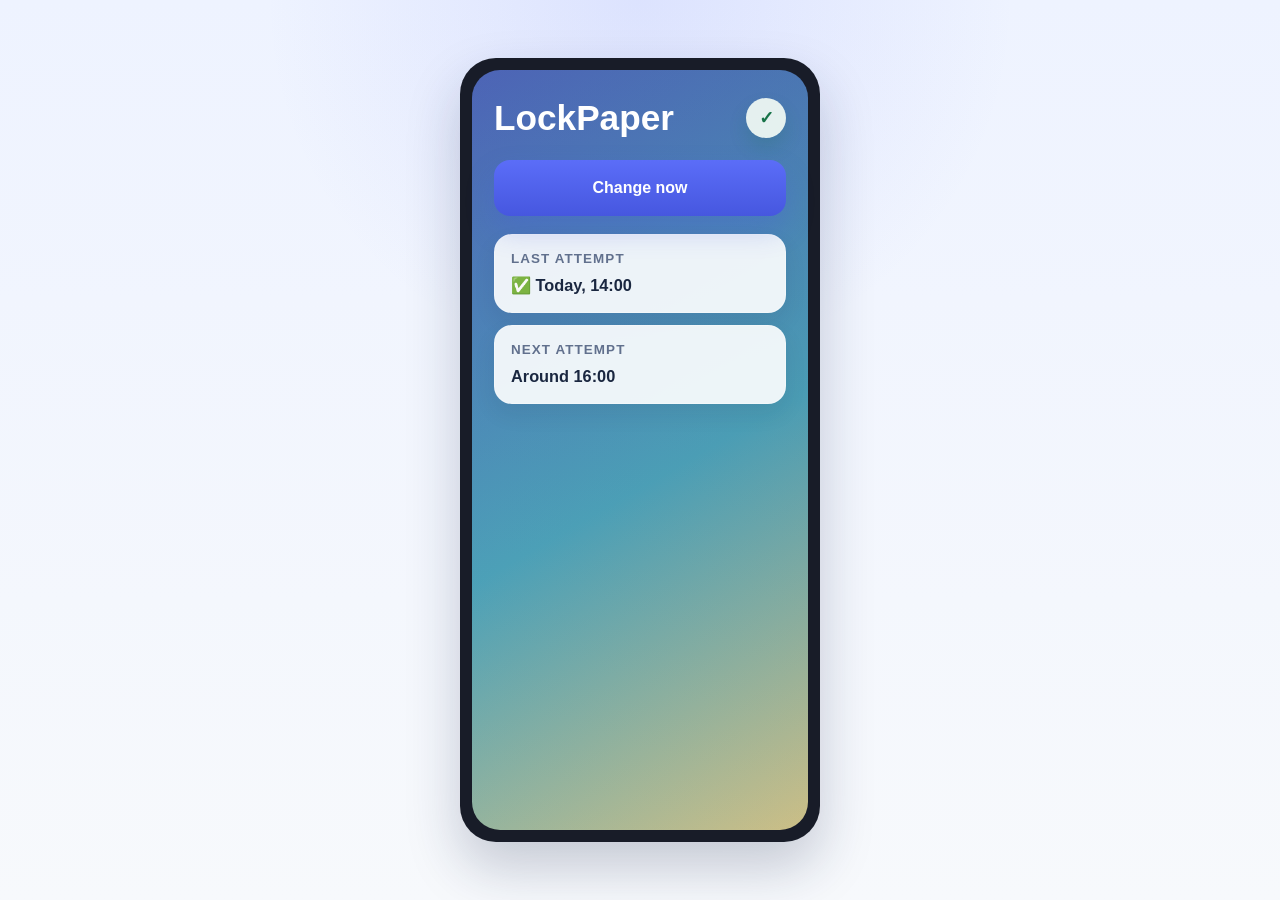
==== docs/ui-mockups/LockPaperConnected/index.html @ 22625097 "Refactor UI Styles and Remove Unused Services - Updated Colors.xaml to introduce new color definitio" ====
<!DOCTYPE html>
<html lang="en">
<head>
  <meta charset="UTF-8">
  <meta name="viewport" content="width=device-width, initial-scale=1.0">
  <title>LockPaper Connected Mockup</title>
  <link rel="stylesheet" href="styles.css">
</head>
<body>
  <main class="canvas">
    <section class="device-frame" aria-label="LockPaper connected screen mockup">
      <div class="screen">
        <header class="screen-header">
          <div class="heading-row">
            <h1>LockPaper</h1>
            <button class="logout-trigger" type="button" aria-label="Open log out confirmation dialog">✓</button>
          </div>
        </header>

        <button class="primary-action" type="button">Change now</button>

        <section class="status-card">
          <p class="label">Last attempt</p>
          <p class="value">✅ Today, 14:00</p>
        </section>

        <section class="status-card">
          <p class="label">Next attempt</p>
          <p class="value">Around 16:00</p>
        </section>
      </div>
    </section>
  </main>

  <dialog class="confirm-dialog" aria-labelledby="logout-dialog-title">
    <form method="dialog" class="dialog-card">
      <h2 id="logout-dialog-title">Log out?</h2>
      <p>This will disconnect LockPaper from OneDrive on this device.</p>
      <div class="dialog-actions">
        <button class="secondary-action" type="submit" value="cancel">Cancel</button>
        <button class="danger-action" type="submit" value="confirm">Log out</button>
      </div>
    </form>
  </dialog>

  <script src="script.js"></script>
</body>
</html>
---- docs/ui-mockups/LockPaperConnected/styles.css ----
:root {
  --frame: #181c28;
  --text: #ffffff;
  --primary: #5b6df8;
  --primary-strong: #4657df;
  --success-bg: rgba(242, 251, 245, 0.92);
  --success-text: #177348;
  --card-bg: rgba(255, 255, 255, 0.9);
  --card-line: rgba(255, 255, 255, 0.28);
  --card-text: #1a2740;
  --card-muted: #61708d;
  --dialog-bg: rgba(255, 255, 255, 0.98);
  --dialog-line: #d8e1f2;
  --danger: #d64545;
  --shadow: 0 26px 54px rgba(23, 36, 72, 0.22);
  --font: "Segoe UI", Arial, sans-serif;
}

* {
  box-sizing: border-box;
}

body {
  margin: 0;
  min-height: 100vh;
  display: grid;
  place-items: center;
  padding: 32px 16px;
  font-family: var(--font);
  background:
    radial-gradient(circle at top, rgba(91, 109, 248, 0.12), transparent 34%),
    linear-gradient(180deg, #eef3ff 0%, #f7f9fc 100%);
}

.canvas {
  display: grid;
  place-items: center;
}

.device-frame {
  width: 360px;
  padding: 12px;
  border-radius: 36px;
  background: var(--frame);
  box-shadow: var(--shadow);
}

.screen {
  min-height: 760px;
  padding: 28px 22px;
  border-radius: 28px;
  background:
    linear-gradient(180deg, rgba(25, 36, 76, 0.24), rgba(25, 36, 76, 0.12)),
    linear-gradient(150deg, #5d78d7 0%, #56b8cc 54%, #e5d48e 100%);
}

.screen-header {
  margin-bottom: 22px;
}

.heading-row {
  display: flex;
  align-items: center;
  justify-content: space-between;
  gap: 16px;
}

.label {
  margin: 0 0 10px;
  font-size: 0.84rem;
  font-weight: 700;
  letter-spacing: 0.08em;
  text-transform: uppercase;
}

.logout-trigger {
  display: inline-flex;
  align-items: center;
  justify-content: center;
  width: 40px;
  height: 40px;
  border: 0;
  border-radius: 999px;
  background: var(--success-bg);
  color: var(--success-text);
  font: inherit;
  font-size: 1.1rem;
  font-weight: 700;
  box-shadow: 0 10px 18px rgba(23, 115, 72, 0.18);
  cursor: pointer;
}

h1,
p {
  margin-top: 0;
}

h1 {
  margin-bottom: 0;
  color: var(--text);
  font-size: 2.2rem;
  line-height: 1.12;
}

.primary-action {
  width: 100%;
  min-height: 56px;
  margin-bottom: 18px;
  border: 0;
  border-radius: 16px;
  background: linear-gradient(180deg, var(--primary) 0%, var(--primary-strong) 100%);
  color: #ffffff;
  font: inherit;
  font-size: 1rem;
  font-weight: 700;
  box-shadow: 0 14px 28px rgba(70, 87, 223, 0.26);
}

.status-card {
  padding: 16px 16px 15px;
  border: 1px solid var(--card-line);
  border-radius: 18px;
  background: var(--card-bg);
  box-shadow: 0 10px 22px rgba(20, 30, 56, 0.08);
}

.status-card + .status-card {
  margin-top: 12px;
}

.label {
  margin-bottom: 8px;
  color: var(--card-muted);
}

.value {
  margin-bottom: 0;
  color: var(--card-text);
  font-size: 1.02rem;
  font-weight: 700;
  line-height: 1.4;
}

.confirm-dialog {
  width: min(320px, calc(100vw - 32px));
  padding: 0;
  border: 0;
  border-radius: 22px;
  background: transparent;
  box-shadow: 0 28px 48px rgba(18, 28, 48, 0.28);
}

.confirm-dialog::backdrop {
  background: rgba(16, 22, 38, 0.46);
}

.dialog-card {
  padding: 22px;
  border: 1px solid var(--dialog-line);
  border-radius: 22px;
  background: var(--dialog-bg);
}

.dialog-card h2,
.dialog-card p {
  margin-top: 0;
  color: var(--card-text);
}

.dialog-card h2 {
  margin-bottom: 10px;
  font-size: 1.3rem;
}

.dialog-card p {
  margin-bottom: 18px;
  line-height: 1.6;
}

.dialog-actions {
  display: flex;
  justify-content: flex-end;
  gap: 10px;
}

.secondary-action,
.danger-action {
  min-height: 42px;
  padding: 0 16px;
  border-radius: 12px;
  font: inherit;
  font-weight: 700;
  cursor: pointer;
}

.secondary-action {
  border: 1px solid var(--dialog-line);
  background: #ffffff;
  color: var(--card-text);
}

.danger-action {
  border: 0;
  background: var(--danger);
  color: #ffffff;
}
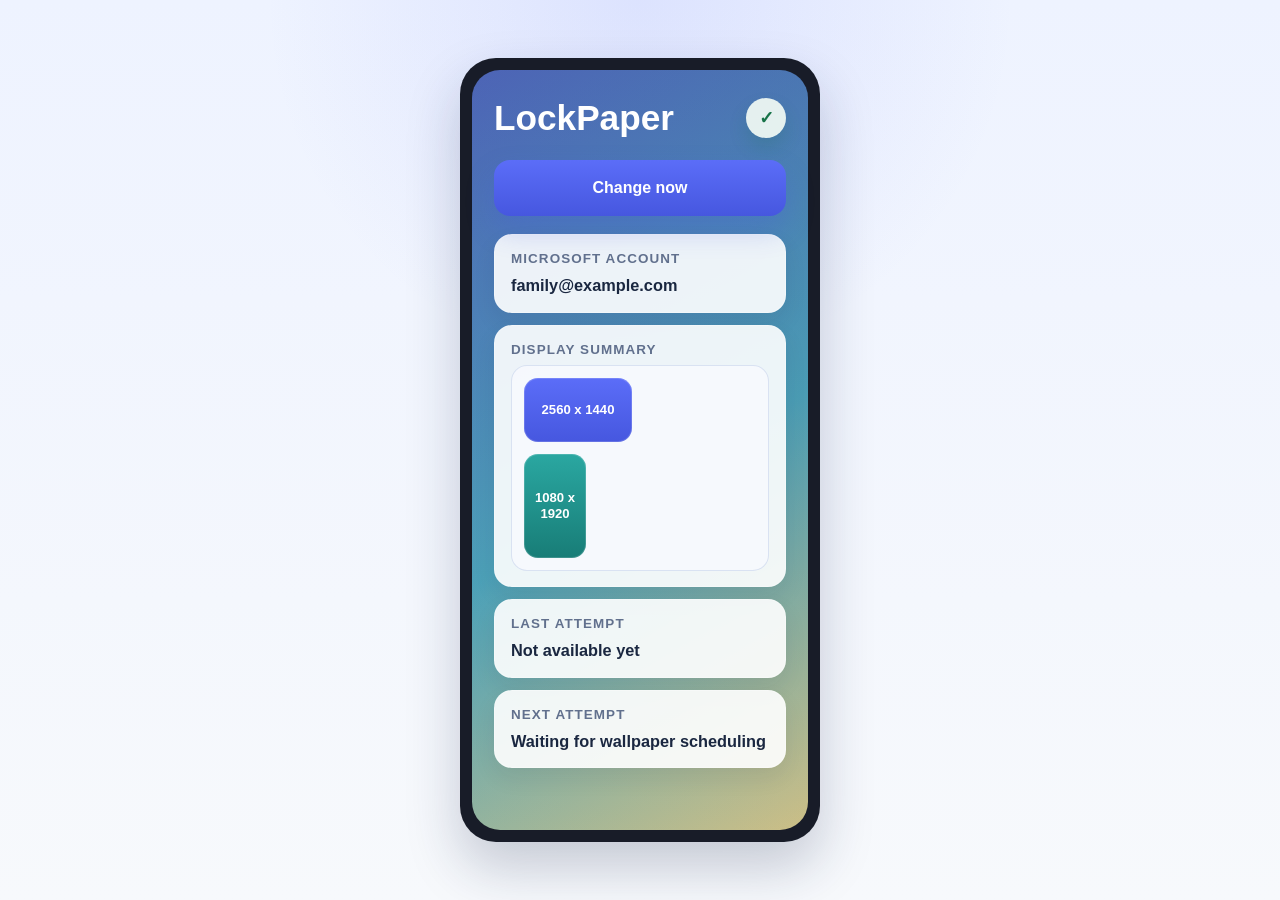
==== commit 891916cd: "feat: Enhance display management and logging in LockPaper application - Added styles for display sum" ====
--- a/docs/ui-mockups/LockPaperConnected/index.html
+++ b/docs/ui-mockups/LockPaperConnected/index.html
@@ -20,13 +20,33 @@
         <button class="primary-action" type="button">Change now</button>
 
         <section class="status-card">
+          <p class="label">Microsoft account</p>
+          <p class="value">family@example.com</p>
+        </section>
+
+        <section class="status-card">
+          <p class="label">Display summary</p>
+          <div class="display-summary-panel" aria-label="Connected device display summary">
+            <div class="display-previews">
+              <article class="display-preview">
+                <div class="display-rectangle display-rectangle--primary">2560 x 1440</div>
+              </article>
+
+              <article class="display-preview">
+                <div class="display-rectangle display-rectangle--secondary">1080 x 1920</div>
+              </article>
+            </div>
+          </div>
+        </section>
+
+        <section class="status-card">
           <p class="label">Last attempt</p>
-          <p class="value">✅ Today, 14:00</p>
+          <p class="value">Not available yet</p>
         </section>
 
         <section class="status-card">
           <p class="label">Next attempt</p>
-          <p class="value">Around 16:00</p>
+          <p class="value">Waiting for wallpaper scheduling</p>
         </section>
       </div>
     </section>
--- a/docs/ui-mockups/LockPaperConnected/styles.css
+++ b/docs/ui-mockups/LockPaperConnected/styles.css
@@ -141,6 +141,48 @@
   line-height: 1.4;
 }
 
+.display-summary-panel {
+  padding: 12px;
+  border: 1px solid rgba(216, 225, 242, 0.96);
+  border-radius: 16px;
+  background: rgba(247, 249, 253, 0.92);
+}
+
+.display-previews {
+  display: flex;
+  flex-wrap: wrap;
+  gap: 12px;
+}
+
+.display-preview {
+  width: 132px;
+}
+
+.display-rectangle {
+  display: grid;
+  place-items: center;
+  padding: 8px;
+  border-radius: 14px;
+  color: #ffffff;
+  font-size: 0.82rem;
+  font-weight: 700;
+  line-height: 1.2;
+  text-align: center;
+  box-shadow: inset 0 0 0 1px rgba(255, 255, 255, 0.16);
+}
+
+.display-rectangle--primary {
+  width: 108px;
+  height: 64px;
+  background: linear-gradient(180deg, #5b6df8 0%, #4657df 100%);
+}
+
+.display-rectangle--secondary {
+  width: 62px;
+  height: 104px;
+  background: linear-gradient(180deg, #2aa7a1 0%, #187d77 100%);
+}
+
 .confirm-dialog {
   width: min(320px, calc(100vw - 32px));
   padding: 0;
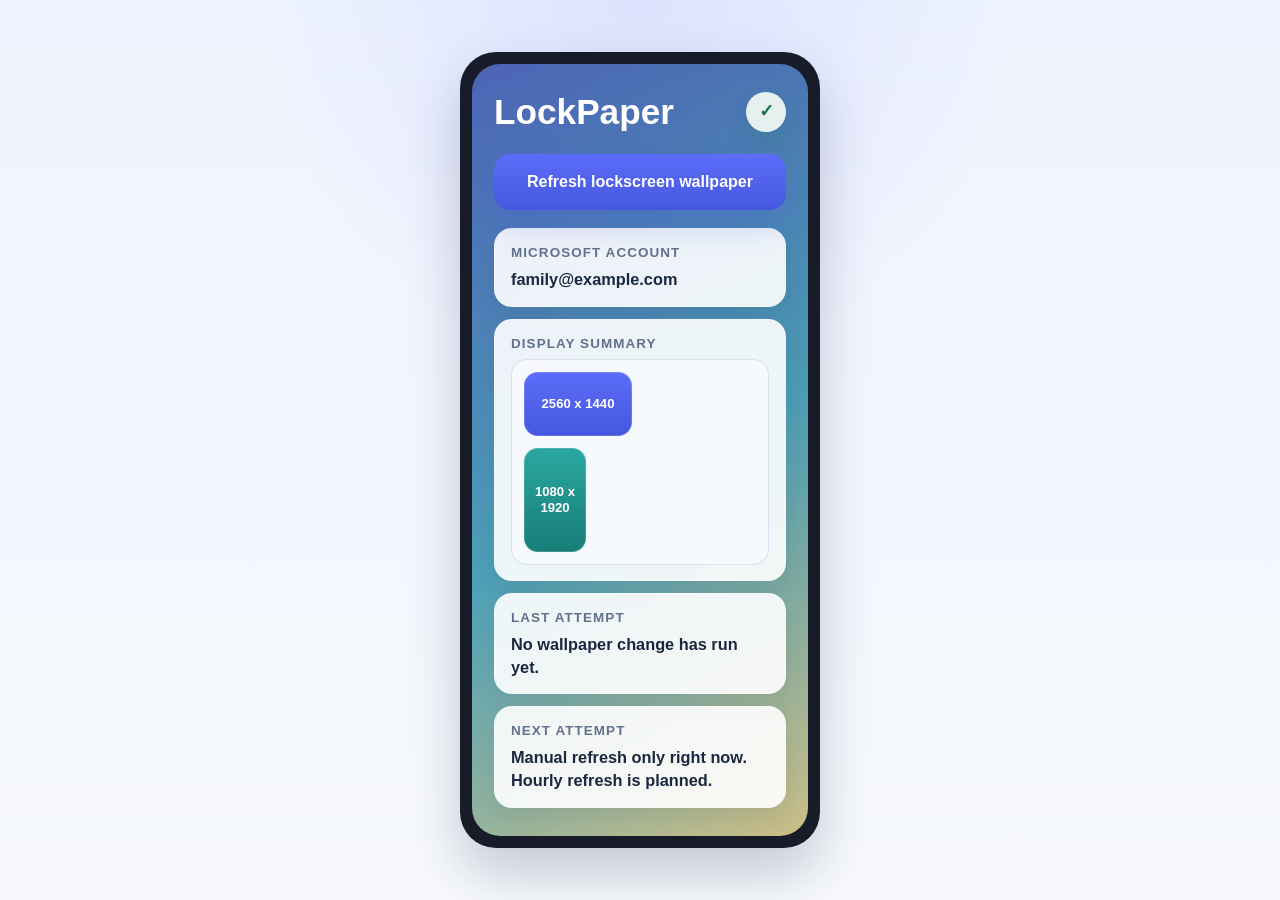
==== commit d4f672d1: "feat: Update UI and documentation for manual wallpaper refresh and hourly scheduling plans" ====
--- a/docs/ui-mockups/LockPaperConnected/index.html
+++ b/docs/ui-mockups/LockPaperConnected/index.html
@@ -17,7 +17,7 @@
           </div>
         </header>
 
-        <button class="primary-action" type="button">Change now</button>
+        <button class="primary-action" type="button">Refresh lockscreen wallpaper</button>
 
         <section class="status-card">
           <p class="label">Microsoft account</p>
@@ -41,12 +41,12 @@
 
         <section class="status-card">
           <p class="label">Last attempt</p>
-          <p class="value">Not available yet</p>
+          <p class="value">No wallpaper change has run yet.</p>
         </section>
 
         <section class="status-card">
           <p class="label">Next attempt</p>
-          <p class="value">Waiting for wallpaper scheduling</p>
+          <p class="value">Manual refresh only right now. Hourly refresh is planned.</p>
         </section>
       </div>
     </section>
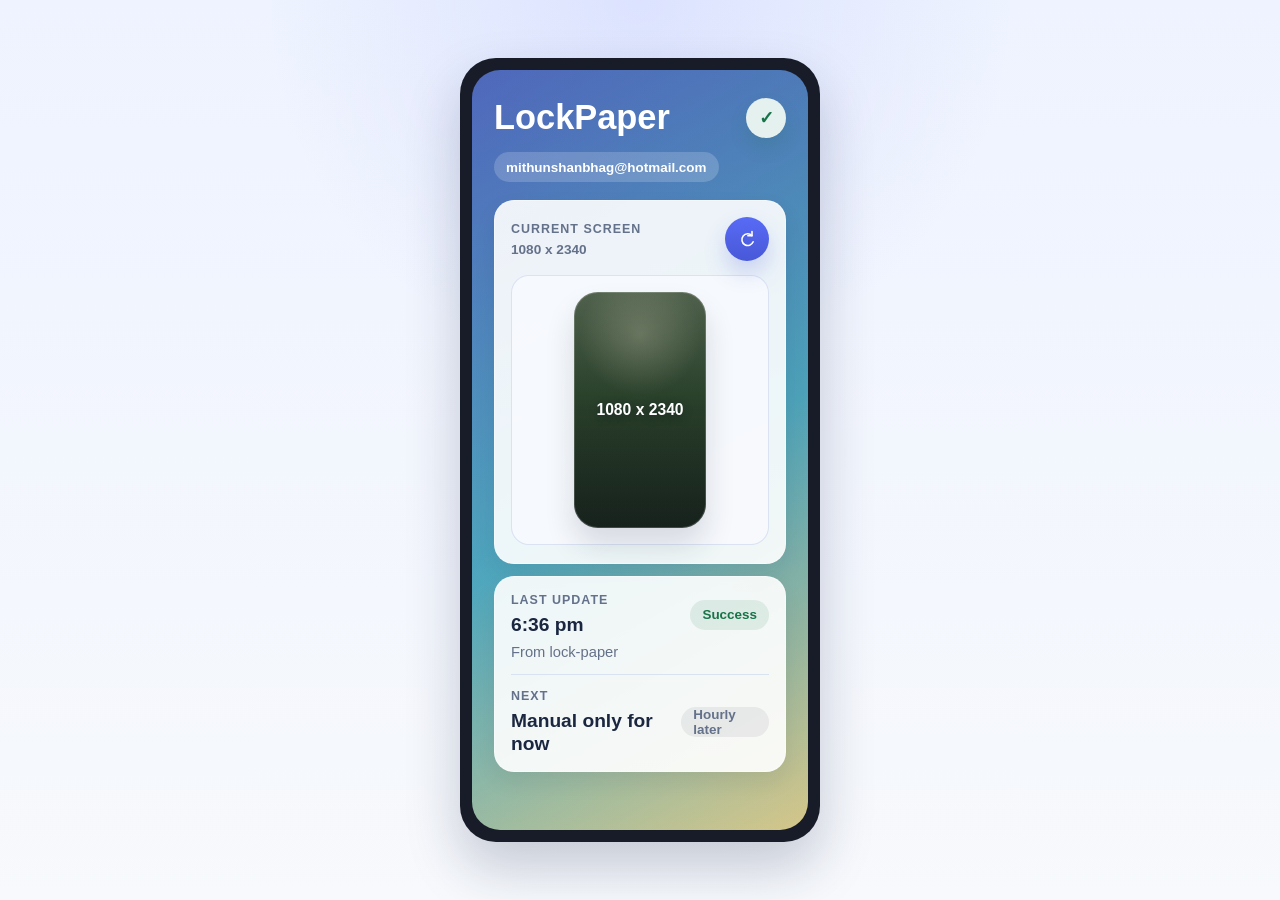
==== commit fdffb0b6: "Refactor UI and logic for LockPaperConnected - Updated HTML structure to enhance accessibility and i" ====
--- a/docs/ui-mockups/LockPaperConnected/index.html
+++ b/docs/ui-mockups/LockPaperConnected/index.html
@@ -15,38 +15,51 @@
             <h1>LockPaper</h1>
             <button class="logout-trigger" type="button" aria-label="Open log out confirmation dialog">✓</button>
           </div>
+
+          <div class="account-bar" aria-label="Connected Microsoft account summary">
+            <span class="account-chip" title="mithunshanbhag@hotmail.com">mithunshanbhag@hotmail.com</span>
+          </div>
         </header>
 
-        <button class="primary-action" type="button">Refresh lockscreen wallpaper</button>
+        <section class="surface surface--hero" aria-label="Current display summary">
+          <div class="surface-head">
+            <div>
+              <p class="eyebrow">Current screen</p>
+              <p class="surface-meta">1080 x 2340</p>
+            </div>
+            <button class="refresh-fab" type="button" aria-label="Refresh lock screen" title="Refresh lock screen">
+              <svg viewBox="0 0 24 24" aria-hidden="true" focusable="false">
+                <path d="M18 8a7 7 0 1 0 1.4 7.3" />
+                <path d="M18 3v5h-5" />
+              </svg>
+            </button>
+          </div>
 
-        <section class="status-card">
-          <p class="label">Microsoft account</p>
-          <p class="value">family@example.com</p>
-        </section>
-
-        <section class="status-card">
-          <p class="label">Display summary</p>
-          <div class="display-summary-panel" aria-label="Connected device display summary">
-            <div class="display-previews">
-              <article class="display-preview">
-                <div class="display-rectangle display-rectangle--primary">2560 x 1440</div>
-              </article>
-
-              <article class="display-preview">
-                <div class="display-rectangle display-rectangle--secondary">1080 x 1920</div>
-              </article>
-            </div>
+          <div class="display-stage">
+            <div class="display-rectangle display-rectangle--phone">1080 x 2340</div>
           </div>
         </section>
 
-        <section class="status-card">
-          <p class="label">Last attempt</p>
-          <p class="value">No wallpaper change has run yet.</p>
-        </section>
+        <section class="surface" aria-label="Refresh activity summary">
+          <div class="status-row">
+            <div>
+              <p class="eyebrow">Last update</p>
+              <p class="status-primary">6:36 pm</p>
+            </div>
+            <span class="status-pill status-pill--success">Success</span>
+          </div>
 
-        <section class="status-card">
-          <p class="label">Next attempt</p>
-          <p class="value">Manual refresh only right now. Hourly refresh is planned.</p>
+          <p class="status-secondary">From lock-paper</p>
+
+          <div class="divider" aria-hidden="true"></div>
+
+          <div class="status-row">
+            <div>
+              <p class="eyebrow">Next</p>
+              <p class="status-primary">Manual only for now</p>
+            </div>
+            <span class="status-note">Hourly later</span>
+          </div>
         </section>
       </div>
     </section>
--- a/docs/ui-mockups/LockPaperConnected/styles.css
+++ b/docs/ui-mockups/LockPaperConnected/styles.css
@@ -1,14 +1,16 @@
 :root {
   --frame: #181c28;
   --text: #ffffff;
-  --primary: #5b6df8;
-  --primary-strong: #4657df;
-  --success-bg: rgba(242, 251, 245, 0.92);
+  --primary: #586bf5;
+  --primary-strong: #4858d8;
+  --surface: rgba(255, 255, 255, 0.9);
+  --surface-border: rgba(255, 255, 255, 0.34);
+  --surface-strong: rgba(247, 249, 253, 0.95);
+  --text-strong: #1b2741;
+  --text-muted: #64718a;
+  --success-bg: rgba(241, 251, 245, 0.92);
   --success-text: #177348;
-  --card-bg: rgba(255, 255, 255, 0.9);
-  --card-line: rgba(255, 255, 255, 0.28);
-  --card-text: #1a2740;
-  --card-muted: #61708d;
+  --success-soft: rgba(23, 115, 72, 0.1);
   --dialog-bg: rgba(255, 255, 255, 0.98);
   --dialog-line: #d8e1f2;
   --danger: #d64545;
@@ -50,27 +52,33 @@
   padding: 28px 22px;
   border-radius: 28px;
   background:
-    linear-gradient(180deg, rgba(25, 36, 76, 0.24), rgba(25, 36, 76, 0.12)),
+    linear-gradient(180deg, rgba(25, 36, 76, 0.2), rgba(25, 36, 76, 0.08)),
     linear-gradient(150deg, #5d78d7 0%, #56b8cc 54%, #e5d48e 100%);
 }
 
 .screen-header {
-  margin-bottom: 22px;
-}
-
-.heading-row {
+  margin-bottom: 18px;
+}
+
+.heading-row,
+.surface-head,
+.status-row {
   display: flex;
   align-items: center;
   justify-content: space-between;
-  gap: 16px;
-}
-
-.label {
-  margin: 0 0 10px;
-  font-size: 0.84rem;
-  font-weight: 700;
-  letter-spacing: 0.08em;
-  text-transform: uppercase;
+  gap: 12px;
+}
+
+h1,
+p {
+  margin-top: 0;
+}
+
+h1 {
+  margin-bottom: 0;
+  color: var(--text);
+  font-size: 2.15rem;
+  line-height: 1.08;
 }
 
 .logout-trigger {
@@ -86,101 +94,158 @@
   font: inherit;
   font-size: 1.1rem;
   font-weight: 700;
-  box-shadow: 0 10px 18px rgba(23, 115, 72, 0.18);
+  box-shadow: 0 10px 18px rgba(23, 115, 72, 0.16);
   cursor: pointer;
 }
 
-h1,
-p {
-  margin-top: 0;
-}
-
-h1 {
-  margin-bottom: 0;
+.account-bar {
+  display: flex;
+  flex-wrap: wrap;
+  gap: 8px;
+  margin-top: 14px;
+}
+
+.account-chip,
+.status-pill,
+.status-note {
+  display: inline-flex;
+  align-items: center;
+  min-height: 30px;
+  border-radius: 999px;
+  padding: 0 12px;
+  font-size: 0.84rem;
+  font-weight: 700;
+}
+
+.account-chip {
+  max-width: 100%;
+  background: rgba(255, 255, 255, 0.18);
   color: var(--text);
-  font-size: 2.2rem;
-  line-height: 1.12;
-}
-
-.primary-action {
-  width: 100%;
-  min-height: 56px;
-  margin-bottom: 18px;
+  overflow: hidden;
+  text-overflow: ellipsis;
+  white-space: nowrap;
+}
+
+.surface {
+  padding: 16px;
+  border: 1px solid var(--surface-border);
+  border-radius: 20px;
+  background: var(--surface);
+  box-shadow: 0 10px 22px rgba(20, 30, 56, 0.08);
+}
+
+.surface + .surface {
+  margin-top: 12px;
+}
+
+.surface--hero {
+  padding: 16px 16px 18px;
+}
+
+.eyebrow {
+  margin: 0 0 6px;
+  color: var(--text-muted);
+  font-size: 0.78rem;
+  font-weight: 700;
+  letter-spacing: 0.08em;
+  text-transform: uppercase;
+}
+
+.surface-meta {
+  margin: 0;
+  color: var(--text-muted);
+  font-size: 0.85rem;
+  font-weight: 700;
+}
+
+.refresh-fab {
+  display: inline-grid;
+  place-items: center;
+  width: 44px;
+  height: 44px;
   border: 0;
-  border-radius: 16px;
+  border-radius: 999px;
   background: linear-gradient(180deg, var(--primary) 0%, var(--primary-strong) 100%);
   color: #ffffff;
-  font: inherit;
-  font-size: 1rem;
-  font-weight: 700;
-  box-shadow: 0 14px 28px rgba(70, 87, 223, 0.26);
-}
-
-.status-card {
-  padding: 16px 16px 15px;
-  border: 1px solid var(--card-line);
+  box-shadow: 0 12px 22px rgba(70, 87, 223, 0.22);
+  cursor: pointer;
+}
+
+.refresh-fab svg {
+  width: 20px;
+  height: 20px;
+  stroke: currentColor;
+  stroke-width: 1.9;
+  stroke-linecap: round;
+  stroke-linejoin: round;
+  fill: none;
+}
+
+.display-stage {
+  margin-top: 14px;
+  padding: 16px;
+  border: 1px solid rgba(216, 225, 242, 0.92);
   border-radius: 18px;
-  background: var(--card-bg);
-  box-shadow: 0 10px 22px rgba(20, 30, 56, 0.08);
-}
-
-.status-card + .status-card {
-  margin-top: 12px;
-}
-
-.label {
-  margin-bottom: 8px;
-  color: var(--card-muted);
-}
-
-.value {
-  margin-bottom: 0;
-  color: var(--card-text);
-  font-size: 1.02rem;
-  font-weight: 700;
-  line-height: 1.4;
-}
-
-.display-summary-panel {
-  padding: 12px;
-  border: 1px solid rgba(216, 225, 242, 0.96);
-  border-radius: 16px;
-  background: rgba(247, 249, 253, 0.92);
-}
-
-.display-previews {
-  display: flex;
-  flex-wrap: wrap;
-  gap: 12px;
-}
-
-.display-preview {
-  width: 132px;
+  background: var(--surface-strong);
+  display: grid;
+  place-items: center;
 }
 
 .display-rectangle {
   display: grid;
   place-items: center;
-  padding: 8px;
-  border-radius: 14px;
+  padding: 12px;
+  border-radius: 24px;
   color: #ffffff;
-  font-size: 0.82rem;
+  font-size: 0.98rem;
+  font-weight: 700;
+  line-height: 1.25;
+  text-align: center;
+  text-shadow: 0 2px 10px rgba(16, 24, 40, 0.42);
+  box-shadow:
+    inset 0 0 0 1px rgba(255, 255, 255, 0.18),
+    0 18px 30px rgba(22, 32, 58, 0.14);
+}
+
+.display-rectangle--phone {
+  width: 132px;
+  height: 236px;
+  background:
+    linear-gradient(180deg, rgba(15, 23, 42, 0.16), rgba(15, 23, 42, 0.3)),
+    radial-gradient(circle at 50% 18%, rgba(255, 244, 214, 0.28), transparent 30%),
+    linear-gradient(180deg, #5c7053 0%, #324d2b 44%, #1a2617 100%);
+}
+
+.status-primary {
+  margin: 0;
+  color: var(--text-strong);
+  font-size: 1.2rem;
   font-weight: 700;
   line-height: 1.2;
-  text-align: center;
-  box-shadow: inset 0 0 0 1px rgba(255, 255, 255, 0.16);
-}
-
-.display-rectangle--primary {
-  width: 108px;
-  height: 64px;
-  background: linear-gradient(180deg, #5b6df8 0%, #4657df 100%);
-}
-
-.display-rectangle--secondary {
-  width: 62px;
-  height: 104px;
-  background: linear-gradient(180deg, #2aa7a1 0%, #187d77 100%);
+}
+
+.status-secondary {
+  margin: 8px 0 0;
+  color: var(--text-muted);
+  font-size: 0.92rem;
+}
+
+.status-pill {
+  align-self: center;
+  background: var(--success-soft);
+  color: var(--success-text);
+}
+
+.status-note {
+  align-self: center;
+  background: rgba(27, 39, 65, 0.07);
+  color: var(--text-muted);
+}
+
+.divider {
+  height: 1px;
+  margin: 14px 0;
+  background: rgba(216, 225, 242, 0.95);
 }
 
 .confirm-dialog {
@@ -206,7 +271,7 @@
 .dialog-card h2,
 .dialog-card p {
   margin-top: 0;
-  color: var(--card-text);
+  color: var(--text-strong);
 }
 
 .dialog-card h2 {
@@ -238,7 +303,7 @@
 .secondary-action {
   border: 1px solid var(--dialog-line);
   background: #ffffff;
-  color: var(--card-text);
+  color: var(--text-strong);
 }
 
 .danger-action {
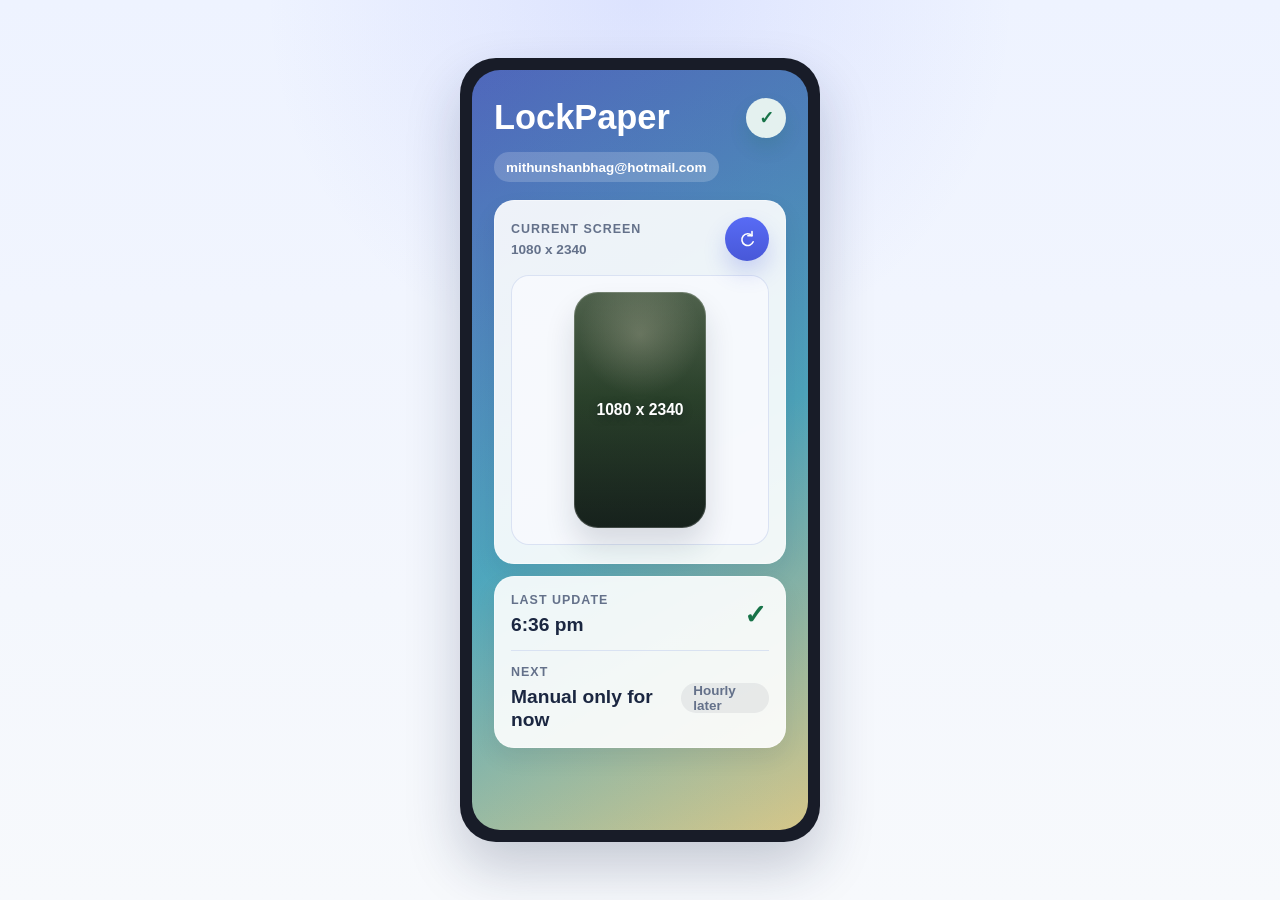
==== commit 85b1755b: "feat: Implement inline spinner for manual wallpaper refresh and update UI feedback" ====
--- a/docs/ui-mockups/LockPaperConnected/index.html
+++ b/docs/ui-mockups/LockPaperConnected/index.html
@@ -28,10 +28,13 @@
               <p class="surface-meta">1080 x 2340</p>
             </div>
             <button class="refresh-fab" type="button" aria-label="Refresh lock screen" title="Refresh lock screen">
-              <svg viewBox="0 0 24 24" aria-hidden="true" focusable="false">
-                <path d="M18 8a7 7 0 1 0 1.4 7.3" />
-                <path d="M18 3v5h-5" />
-              </svg>
+              <span class="refresh-fab__icon" aria-hidden="true">
+                <svg viewBox="0 0 24 24" focusable="false">
+                  <path d="M18 8a7 7 0 1 0 1.4 7.3" />
+                  <path d="M18 3v5h-5" />
+                </svg>
+              </span>
+              <span class="refresh-fab__spinner" aria-hidden="true"></span>
             </button>
           </div>
 
@@ -46,10 +49,8 @@
               <p class="eyebrow">Last update</p>
               <p class="status-primary">6:36 pm</p>
             </div>
-            <span class="status-pill status-pill--success">Success</span>
+            <span class="status-success-icon" aria-label="Last update succeeded">✓</span>
           </div>
-
-          <p class="status-secondary">From lock-paper</p>
 
           <div class="divider" aria-hidden="true"></div>
 
--- a/docs/ui-mockups/LockPaperConnected/styles.css
+++ b/docs/ui-mockups/LockPaperConnected/styles.css
@@ -106,7 +106,6 @@
 }
 
 .account-chip,
-.status-pill,
 .status-note {
   display: inline-flex;
   align-items: center;
@@ -169,6 +168,17 @@
   color: #ffffff;
   box-shadow: 0 12px 22px rgba(70, 87, 223, 0.22);
   cursor: pointer;
+  position: relative;
+}
+
+.refresh-fab__icon,
+.refresh-fab__spinner {
+  grid-area: 1 / 1;
+}
+
+.refresh-fab__icon {
+  display: inline-grid;
+  place-items: center;
 }
 
 .refresh-fab svg {
@@ -181,6 +191,31 @@
   fill: none;
 }
 
+.refresh-fab__spinner {
+  width: 18px;
+  height: 18px;
+  border: 2.2px solid rgba(255, 255, 255, 0.34);
+  border-top-color: #ffffff;
+  border-radius: 999px;
+  opacity: 0;
+  transform: scale(0.85);
+  transition: opacity 120ms ease, transform 120ms ease;
+}
+
+.refresh-fab.is-refreshing {
+  cursor: default;
+}
+
+.refresh-fab.is-refreshing .refresh-fab__icon {
+  opacity: 0;
+}
+
+.refresh-fab.is-refreshing .refresh-fab__spinner {
+  opacity: 1;
+  transform: scale(1);
+  animation: refresh-spin 0.8s linear infinite;
+}
+
 .display-stage {
   margin-top: 14px;
   padding: 16px;
@@ -224,16 +259,16 @@
   line-height: 1.2;
 }
 
-.status-secondary {
-  margin: 8px 0 0;
-  color: var(--text-muted);
-  font-size: 0.92rem;
-}
-
-.status-pill {
-  align-self: center;
-  background: var(--success-soft);
+.status-success-icon {
+  display: inline-flex;
+  align-items: center;
+  justify-content: center;
+  min-width: 28px;
+  min-height: 28px;
   color: var(--success-text);
+  font-size: 1.7rem;
+  font-weight: 700;
+  line-height: 1;
 }
 
 .status-note {
@@ -311,3 +346,9 @@
   background: var(--danger);
   color: #ffffff;
 }
+
+@keyframes refresh-spin {
+  to {
+    transform: rotate(360deg);
+  }
+}
